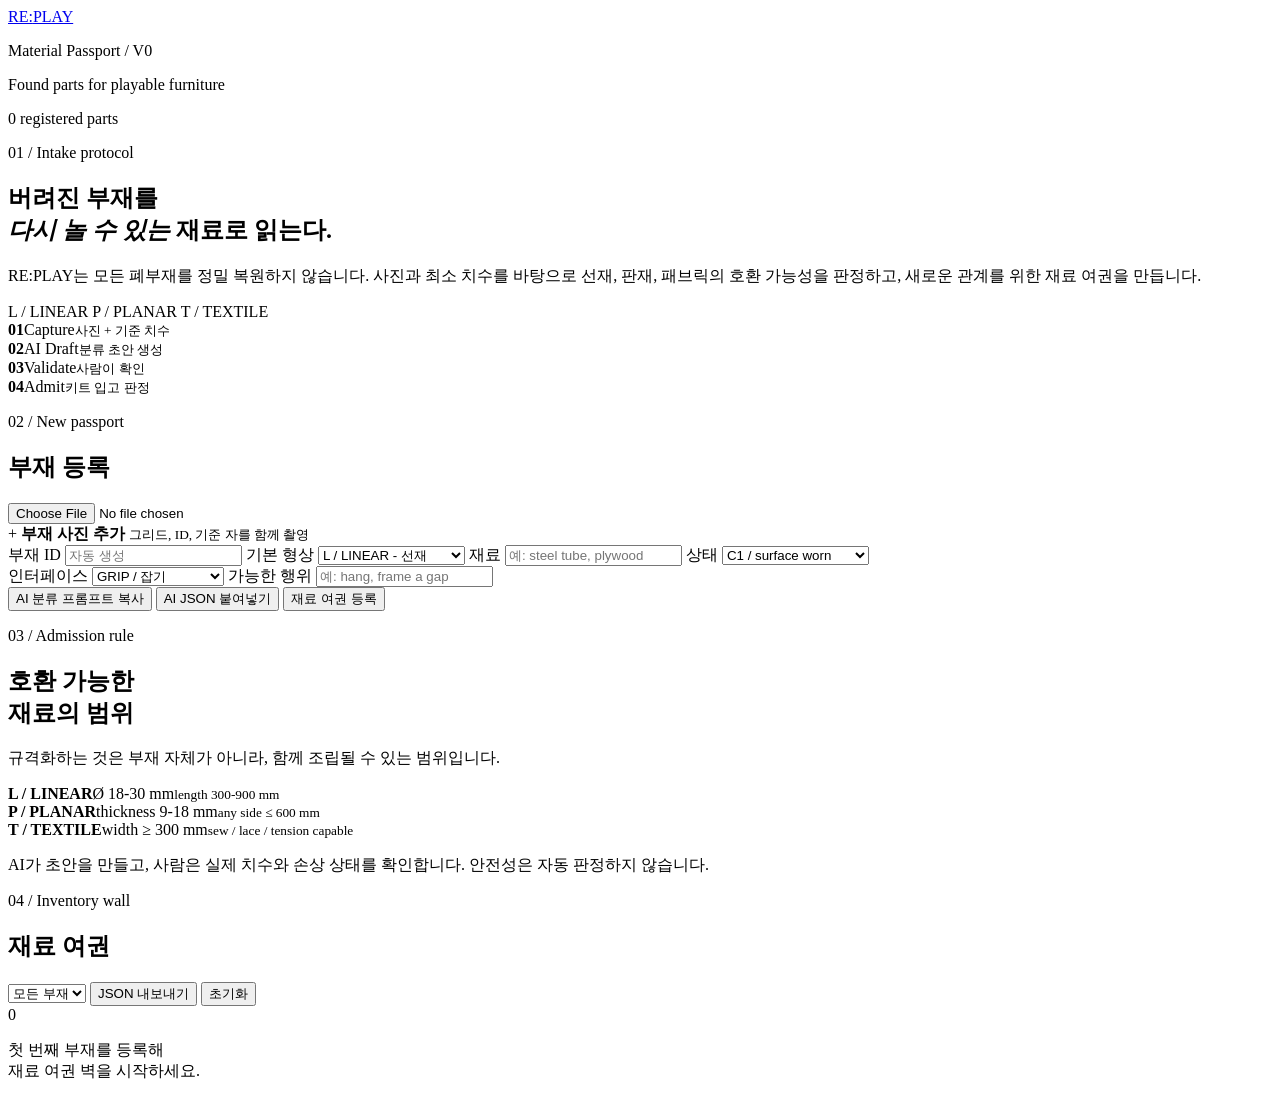
==== replay-material-passport/index.html @ fcb5fdad "Create REPLAY material passport prototype" ====
<!doctype html>
<html lang="ko">
  <head>
    <meta charset="UTF-8" />
    <meta name="viewport" content="width=device-width, initial-scale=1.0" />
    <title>RE:PLAY - Material Passport</title>
    <link rel="preconnect" href="https://fonts.googleapis.com" />
    <link rel="preconnect" href="https://fonts.gstatic.com" crossorigin />
    <link href="https://fonts.googleapis.com/css2?family=DM+Mono:wght@400;500&family=Manrope:wght@400;500;600;700;800&family=Noto+Sans+KR:wght@400;500;600;700&display=swap" rel="stylesheet" />
    <link rel="stylesheet" href="styles.css" />
  </head>
  <body>
    <header class="site-header">
      <a class="brand" href="#top" aria-label="RE PLAY home">
        <span>RE:</span><span>PLAY</span>
      </a>
      <div class="header-copy">
        <p>Material Passport / V0</p>
        <p>Found parts for playable furniture</p>
      </div>
      <div class="counter"><span id="partCount">0</span> registered parts</div>
    </header>

    <main id="top">
      <section class="hero">
        <p class="eyebrow">01 / Intake protocol</p>
        <h1>버려진 부재를<br /><em>다시 놀 수 있는</em> 재료로 읽는다.</h1>
        <p class="intro">
          RE:PLAY는 모든 폐부재를 정밀 복원하지 않습니다. 사진과 최소 치수를 바탕으로
          선재, 판재, 패브릭의 호환 가능성을 판정하고, 새로운 관계를 위한 재료 여권을 만듭니다.
        </p>
        <div class="legend" aria-label="Three material families">
          <span><i class="dot linear"></i> L / LINEAR</span>
          <span><i class="dot planar"></i> P / PLANAR</span>
          <span><i class="dot textile"></i> T / TEXTILE</span>
        </div>
      </section>

      <section class="workflow" aria-label="Workflow">
        <article><b>01</b><span>Capture</span><small>사진 + 기준 치수</small></article>
        <article><b>02</b><span>AI Draft</span><small>분류 초안 생성</small></article>
        <article><b>03</b><span>Validate</span><small>사람이 확인</small></article>
        <article><b>04</b><span>Admit</span><small>키트 입고 판정</small></article>
      </section>

      <section class="workspace">
        <div class="intake-panel">
          <div class="section-heading">
            <p class="eyebrow">02 / New passport</p>
            <h2>부재 등록</h2>
          </div>

          <form id="passportForm">
            <div class="photo-input" id="dropZone">
              <input id="photo" type="file" accept="image/*" />
              <img id="photoPreview" alt="Uploaded component preview" hidden />
              <div id="photoPlaceholder">
                <span class="plus">+</span>
                <strong>부재 사진 추가</strong>
                <small>그리드, ID, 기준 자를 함께 촬영</small>
              </div>
            </div>

            <div class="form-grid">
              <label>부재 ID
                <input id="partId" name="id" placeholder="자동 생성" />
              </label>
              <label>기본 형상
                <select id="family" name="family">
                  <option value="LINEAR">L / LINEAR - 선재</option>
                  <option value="PLANAR">P / PLANAR - 판재</option>
                  <option value="TEXTILE">T / TEXTILE - 패브릭</option>
                </select>
              </label>
              <label>재료
                <input id="material" name="material" placeholder="예: steel tube, plywood" />
              </label>
              <label>상태
                <select id="condition" name="condition">
                  <option value="C0">C0 / intact</option>
                  <option value="C1" selected>C1 / surface worn</option>
                  <option value="C2">C2 / locally damaged</option>
                  <option value="C3">C3 / display only</option>
                </select>
              </label>
            </div>

            <div class="measurements" id="measurementFields"></div>

            <div class="form-grid">
              <label>인터페이스
                <select id="interface" name="interface">
                  <option value="GRIP">GRIP / 잡기</option>
                  <option value="REST">REST / 받치기</option>
                  <option value="TENSION">TENSION / 당기기</option>
                  <option value="PIN">PIN / 기존 홀 사용</option>
                </select>
              </label>
              <label>가능한 행위
                <input id="affordance" name="affordance" placeholder="예: hang, frame a gap" />
              </label>
            </div>

            <div class="actions">
              <button type="button" class="button ghost" id="copyPrompt">AI 분류 프롬프트 복사</button>
              <button type="button" class="button ghost" id="toggleJson">AI JSON 붙여넣기</button>
              <button class="button primary" type="submit">재료 여권 등록</button>
            </div>

            <div class="json-panel" id="jsonPanel" hidden>
              <p>사진을 ChatGPT에 함께 올린 후, 아래 JSON 형식으로 받은 결과를 붙여넣어 주세요.</p>
              <textarea id="jsonImport" rows="8" placeholder='{"family":"LINEAR","material":"steel tube","diameter":22,"length":680,"condition":"C1","interface":"GRIP","affordance":"hang, frame a gap"}'></textarea>
              <button type="button" class="button dark" id="applyJson">JSON 값 적용</button>
            </div>
          </form>
        </div>

        <aside class="rule-panel">
          <p class="eyebrow">03 / Admission rule</p>
          <h2>호환 가능한<br />재료의 범위</h2>
          <p class="rule-intro">규격화하는 것은 부재 자체가 아니라, 함께 조립될 수 있는 범위입니다.</p>
          <div class="rule-card linear-rule">
            <b>L / LINEAR</b><span>Ø 18-30 mm</span><small>length 300-900 mm</small>
          </div>
          <div class="rule-card planar-rule">
            <b>P / PLANAR</b><span>thickness 9-18 mm</span><small>any side ≤ 600 mm</small>
          </div>
          <div class="rule-card textile-rule">
            <b>T / TEXTILE</b><span>width ≥ 300 mm</span><small>sew / lace / tension capable</small>
          </div>
          <p class="note">AI가 초안을 만들고, 사람은 실제 치수와 손상 상태를 확인합니다. 안전성은 자동 판정하지 않습니다.</p>
        </aside>
      </section>

      <section class="inventory" id="inventory">
        <div class="inventory-heading">
          <div>
            <p class="eyebrow">04 / Inventory wall</p>
            <h2>재료 여권</h2>
          </div>
          <div class="inventory-actions">
            <select id="filterFamily" aria-label="Filter material family">
              <option value="ALL">모든 부재</option>
              <option value="LINEAR">선재</option>
              <option value="PLANAR">판재</option>
              <option value="TEXTILE">패브릭</option>
            </select>
            <button class="text-button" id="exportJson">JSON 내보내기</button>
            <button class="text-button danger" id="clearAll">초기화</button>
          </div>
        </div>
        <div id="emptyState" class="empty-state">
          <span>0</span>
          <p>첫 번째 부재를 등록해<br />재료 여권 벽을 시작하세요.</p>
        </div>
        <div id="cardGrid" class="card-grid" aria-live="polite"></div>
      </section>
    </main>

    <template id="cardTemplate">
      <article class="passport-card">
        <div class="card-image"><img alt="Component image" /><span class="no-image">NO IMAGE</span></div>
        <div class="card-header"><span class="family-tag"></span><b class="admission"></b></div>
        <h3 class="card-id"></h3>
        <p class="card-material"></p>
        <dl class="card-data"></dl>
        <p class="card-affordance"></p>
        <button class="delete-card">remove</button>
      </article>
    </template>

    <script src="app.js"></script>
  </body>
</html>
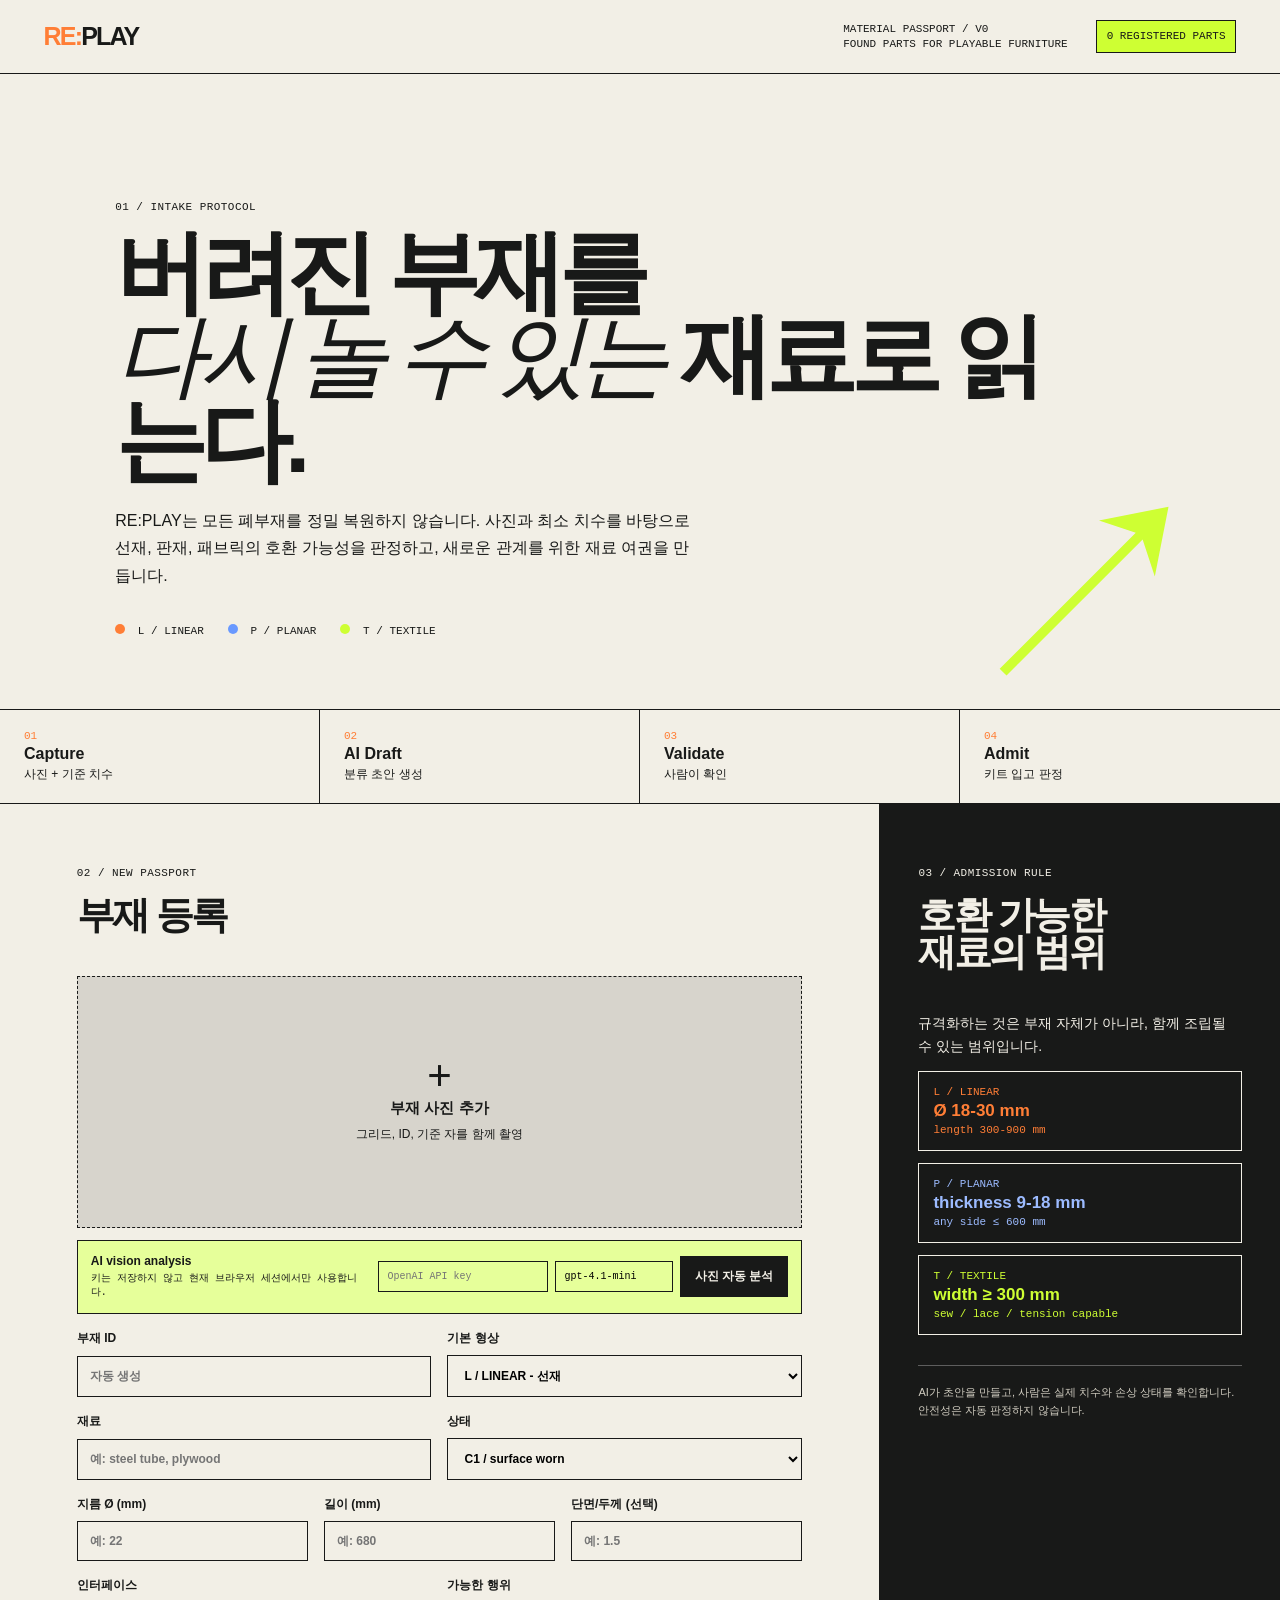
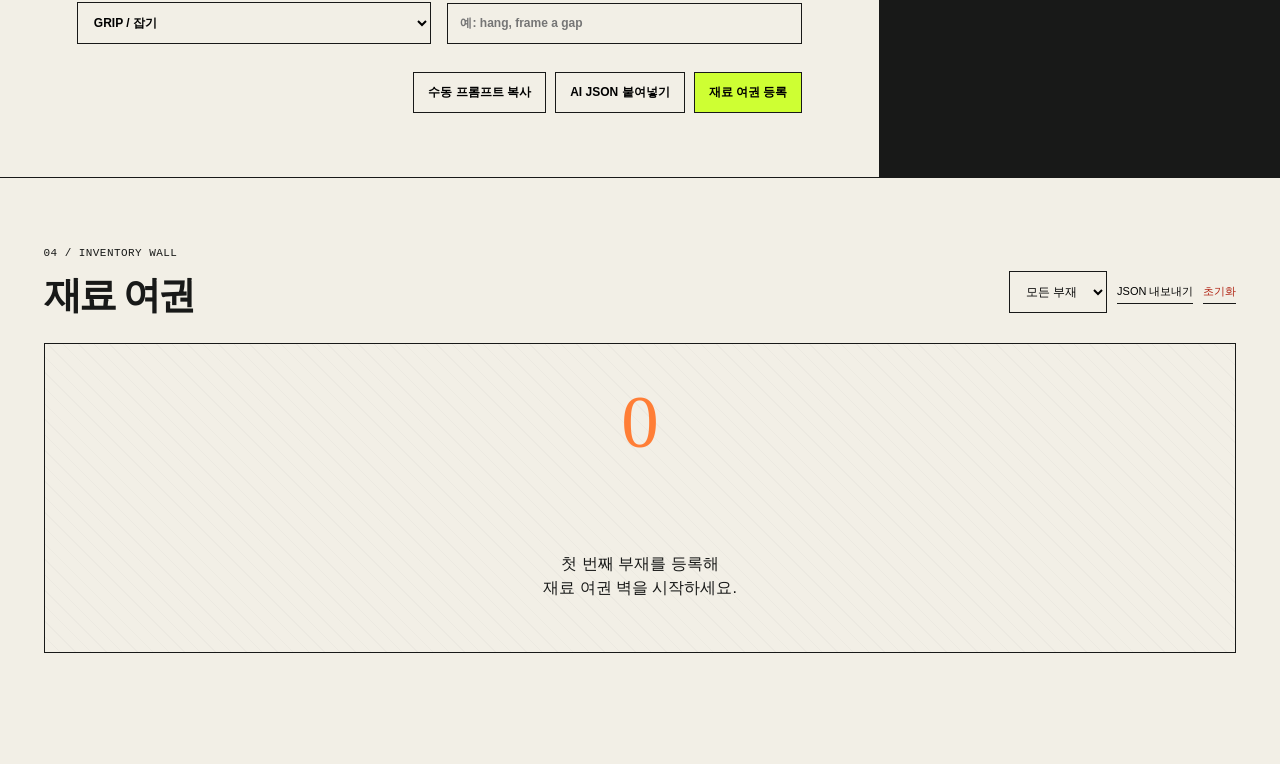
==== commit e80ec1b4: "Wire automatic AI vision controls" ====
--- a/replay-material-passport/index.html
+++ b/replay-material-passport/index.html
@@ -8,6 +8,17 @@
     <link rel="preconnect" href="https://fonts.gstatic.com" crossorigin />
     <link href="https://fonts.googleapis.com/css2?family=DM+Mono:wght@400;500&family=Manrope:wght@400;500;600;700;800&family=Noto+Sans+KR:wght@400;500;600;700&display=swap" rel="stylesheet" />
     <link rel="stylesheet" href="styles.css" />
+    <style>
+      .ai-bar { margin-top: 12px; padding: 13px; border: 1px solid var(--ink); background: #e6ff9a; display: flex; justify-content: space-between; gap: 14px; align-items: center; }
+      .ai-bar b, .ai-bar small { display: block; }
+      .ai-bar b { font-size: 12px; }
+      .ai-bar small { font: 10px/1.4 "DM Mono", monospace; margin-top: 4px; }
+      .ai-controls { display: flex; gap: 7px; align-items: center; }
+      .ai-controls input { padding: 9px; width: 170px; font: 10px "DM Mono", monospace; }
+      .ai-controls input:last-of-type { width: 118px; }
+      .ai-button { background: var(--ink); color: var(--paper); white-space: nowrap; }
+      @media (max-width: 760px) { .ai-bar { display: block; } .ai-controls { margin-top: 11px; flex-wrap: wrap; } .ai-controls input { flex: 1; min-width: 0; } .ai-controls input:last-of-type { width: auto; } }
+    </style>
   </head>
   <body>
     <header class="site-header">
@@ -61,6 +72,18 @@
               </div>
             </div>
 
+            <div class="ai-bar">
+              <div>
+                <b>AI vision analysis</b>
+                <small>키는 저장하지 않고 현재 브라우저 세션에서만 사용합니다.</small>
+              </div>
+              <div class="ai-controls">
+                <input id="apiKey" type="password" placeholder="OpenAI API key" autocomplete="off" />
+                <input id="model" value="gpt-4.1-mini" aria-label="OpenAI model" />
+                <button type="button" class="button ai-button" id="analyzePhoto">사진 자동 분석</button>
+              </div>
+            </div>
+
             <div class="form-grid">
               <label>부재 ID
                 <input id="partId" name="id" placeholder="자동 생성" />
@@ -102,7 +125,7 @@
             </div>
 
             <div class="actions">
-              <button type="button" class="button ghost" id="copyPrompt">AI 분류 프롬프트 복사</button>
+              <button type="button" class="button ghost" id="copyPrompt">수동 프롬프트 복사</button>
               <button type="button" class="button ghost" id="toggleJson">AI JSON 붙여넣기</button>
               <button class="button primary" type="submit">재료 여권 등록</button>
             </div>
--- a/replay-material-passport/styles.css
+++ b/replay-material-passport/styles.css
@@ -0,0 +1,31 @@
+:root {
+  --ink: #181918;
+  --paper: #f2efe6;
+  --acid: #ceff33;
+  --orange: #ff7e36;
+  --blue: #6999ff;
+  --line: rgba(24, 25, 24, .18);
+}
+* { box-sizing: border-box; }
+html { scroll-behavior: smooth; }
+body { margin: 0; background: var(--paper); color: var(--ink); font-family: Manrope, "Noto Sans KR", sans-serif; }
+button, input, select, textarea { font: inherit; }
+.site-header { min-height: 74px; padding: 14px 3.4vw; border-bottom: 1px solid var(--ink); display: grid; grid-template-columns: 1fr auto auto; align-items: center; gap: 28px; background: var(--paper); position: sticky; top: 0; z-index: 20; }
+.brand { font-size: 25px; font-weight: 800; letter-spacing: -1.8px; text-decoration: none; color: var(--ink); }
+.brand span:first-child { color: var(--orange); }
+.header-copy, .counter { font: 11px/1.35 "DM Mono", monospace; text-transform: uppercase; }
+.header-copy p { margin: 0; }.counter { padding: 8px 10px; background: var(--acid); border: 1px solid var(--ink); white-space: nowrap; }
+main { max-width: 1540px; margin: auto; }
+.hero { padding: clamp(72px, 10vw, 156px) 9vw 72px; border-bottom: 1px solid var(--ink); position: relative; overflow: hidden; }
+.hero::after { content: "↗"; position: absolute; right: 5vw; bottom: 22px; font-size: min(24vw, 260px); line-height: .7; color: var(--acid); z-index: -1; }
+.eyebrow { font: 11px/1 "DM Mono", monospace; letter-spacing: .04em; text-transform: uppercase; margin: 0 0 18px; }
+h1, h2, h3, p { margin-top: 0; } h1 { margin-bottom: 25px; font-size: clamp(43px, 7.15vw, 108px); letter-spacing: -.078em; line-height: .91; max-width: 950px; } h1 em { font-family: Georgia, serif; font-weight: 400; letter-spacing: -.09em; } .intro { max-width: 590px; font-size: 16px; line-height: 1.72; }
+.legend { display: flex; flex-wrap: wrap; gap: 24px; margin-top: 35px; font: 11px "DM Mono", monospace; }.dot { width: 10px; height: 10px; border-radius: 50%; display: inline-block; margin-right: 6px; }.linear { background: var(--orange); }.planar { background: var(--blue); }.textile { background: var(--acid); }
+.workflow { display: grid; grid-template-columns: repeat(4, 1fr); border-bottom: 1px solid var(--ink); }.workflow article { padding: 20px 24px; border-right: 1px solid var(--ink); display: grid; gap: 3px; }.workflow article:last-child { border-right: 0; }.workflow b { font: 11px "DM Mono", monospace; color: var(--orange); }.workflow span { font-weight: 800; }.workflow small { font-size: 12px; }
+.workspace { display: grid; grid-template-columns: minmax(0, 1.65fr) minmax(285px, .75fr); border-bottom: 1px solid var(--ink); }.intake-panel { padding: 64px clamp(25px, 6vw, 90px); border-right: 1px solid var(--ink); }.section-heading h2, .inventory h2, .rule-panel h2 { font-size: clamp(32px, 3vw, 49px); letter-spacing: -.065em; line-height: .95; margin-bottom: 42px; }
+.photo-input { height: 252px; border: 1px dashed var(--ink); position: relative; cursor: pointer; display: grid; place-items: center; overflow: hidden; background: #d7d4cc; }.photo-input:hover { background: #e7e3d9; }.photo-input input { inset: 0; opacity: 0; position: absolute; cursor: pointer; z-index: 3; }.photo-input img { width: 100%; height: 100%; object-fit: contain; background: #c6c3bb; }.photo-input div { text-align: center; display: grid; gap: 8px; }.photo-input strong { font-size: 15px; }.photo-input small { font-size: 12px; }.plus { font-size: 42px; font-weight: 300; line-height: .7; }
+.form-grid { display: grid; grid-template-columns: repeat(2, 1fr); gap: 16px; margin-top: 16px; }.form-grid label, .measurements label { display: grid; gap: 8px; font-size: 12px; font-weight: 700; } input, select, textarea { border: 1px solid var(--ink); padding: 12px; border-radius: 0; background: transparent; min-width: 0; } textarea { resize: vertical; width: 100%; } .measurements { display: grid; grid-template-columns: repeat(3, 1fr); gap: 16px; margin-top: 16px; }
+.actions { margin-top: 28px; display: flex; flex-wrap: wrap; justify-content: flex-end; gap: 9px; }.button { border: 1px solid var(--ink); cursor: pointer; padding: 11px 14px; font-size: 12px; font-weight: 700; }.button:hover { transform: translate(-2px, -2px); box-shadow: 2px 2px 0 var(--ink); }.primary { background: var(--acid); }.ghost { background: transparent; }.dark { background: var(--ink); color: var(--paper); margin-top: 8px; }.json-panel { margin-top: 18px; padding: 17px; border: 1px solid var(--ink); background: #e3dfd3; }.json-panel p { font-size: 12px; line-height: 1.5; margin-bottom: 10px; }
+.rule-panel { padding: 64px clamp(25px, 3vw, 52px); background: var(--ink); color: var(--paper); }.rule-intro { line-height: 1.6; font-size: 14px; }.rule-card { padding: 14px; margin: 12px 0; display: grid; gap: 3px; border: 1px solid var(--paper); }.rule-card b { font: 11px "DM Mono", monospace; }.rule-card span { font-size: 17px; font-weight: 700; }.rule-card small { font: 11px "DM Mono", monospace; }.linear-rule { color: var(--orange); }.planar-rule { color: #9cbbff; }.textile-rule { color: var(--acid); }.note { border-top: 1px solid rgba(255,255,255,.3); padding-top: 18px; margin-top: 30px; color: #d1cdc1; font-size: 11px; line-height: 1.6; }
+.inventory { padding: 70px 3.4vw 110px; }.inventory-heading { display: flex; align-items: flex-end; justify-content: space-between; gap: 20px; margin-bottom: 30px; }.inventory h2 { margin-bottom: 0; }.inventory-actions { display: flex; align-items: center; gap: 10px; }.inventory-actions select { font-size: 12px; }.text-button { border: 0; border-bottom: 1px solid var(--ink); background: none; cursor: pointer; padding: 4px 0; font-size: 11px; }.danger { color: #b02212; }.empty-state { display: grid; place-items: center; min-height: 310px; border: 1px solid var(--ink); text-align: center; background: repeating-linear-gradient(45deg, transparent, transparent 10px, rgba(0,0,0,.025) 10px, rgba(0,0,0,.025) 11px); }.empty-state span { font: 75px Georgia, serif; color: var(--orange); line-height: .7; }.empty-state p { line-height: 1.5; margin: 0; }.card-grid { display: grid; grid-template-columns: repeat(auto-fill, minmax(220px, 1fr)); gap: 14px; }.passport-card { border: 1px solid var(--ink); background: #f9f6ee; padding: 11px; position: relative; }.card-image { height: 160px; background: #d7d4cc; display: grid; place-items: center; overflow: hidden; }.card-image img { height: 100%; width: 100%; object-fit: cover; }.no-image { font: 10px "DM Mono", monospace; }.card-header { margin-top: 12px; display: flex; justify-content: space-between; align-items: center; }.family-tag { font: 10px "DM Mono", monospace; }.admission { font: 10px "DM Mono", monospace; padding: 4px 5px; border: 1px solid var(--ink); }.admit { background: var(--acid); }.hold { background: var(--orange); }.exclude { color: #9b2226; }.card-id { font-size: 28px; letter-spacing: -.07em; margin: 12px 0 2px; }.card-material { font: 11px "DM Mono", monospace; color: #555; }.card-data { margin: 17px 0; border-top: 1px solid var(--line); }.card-data div { border-bottom: 1px solid var(--line); padding: 6px 0; display: flex; justify-content: space-between; gap: 10px; font-size: 11px; }.card-data dt { color: #6e6e68; }.card-data dd { text-align: right; margin: 0; font-weight: 700; }.card-affordance { font-size: 12px; line-height: 1.45; padding-right: 30px; margin-bottom: 0; }.delete-card { position: absolute; right: 11px; bottom: 11px; border: 0; background: none; cursor: pointer; text-decoration: underline; font: 10px "DM Mono", monospace; }
+@media (max-width: 760px) { .site-header { grid-template-columns: 1fr auto; }.header-copy { display: none; }.workflow { grid-template-columns: repeat(2, 1fr); }.workflow article:nth-child(2) { border-right: 0; }.workflow article:nth-child(-n+2) { border-bottom: 1px solid var(--ink); }.workspace { grid-template-columns: 1fr; }.intake-panel { border-right: 0; }.form-grid, .measurements { grid-template-columns: 1fr; }.inventory-heading { align-items: flex-start; flex-direction: column; }.inventory-actions { flex-wrap: wrap; }.hero { padding-left: 6vw; padding-right: 6vw; } }
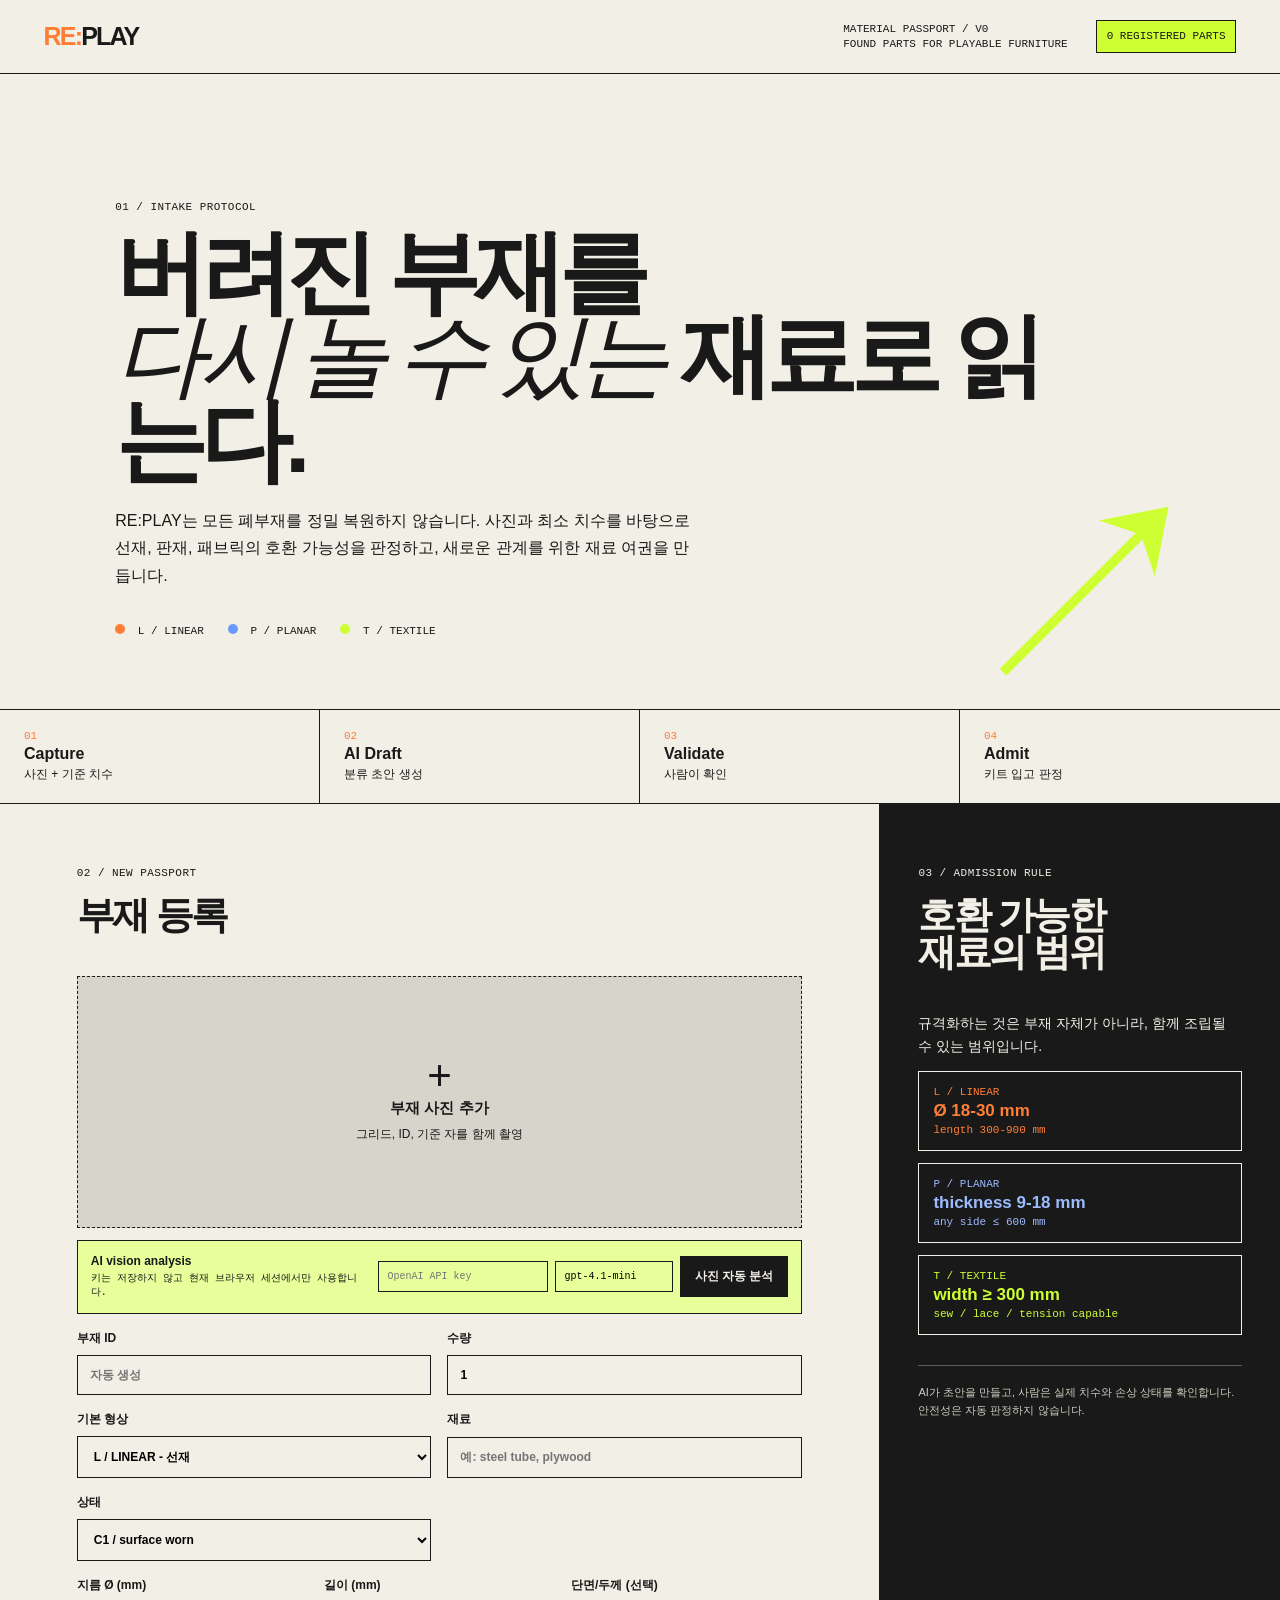
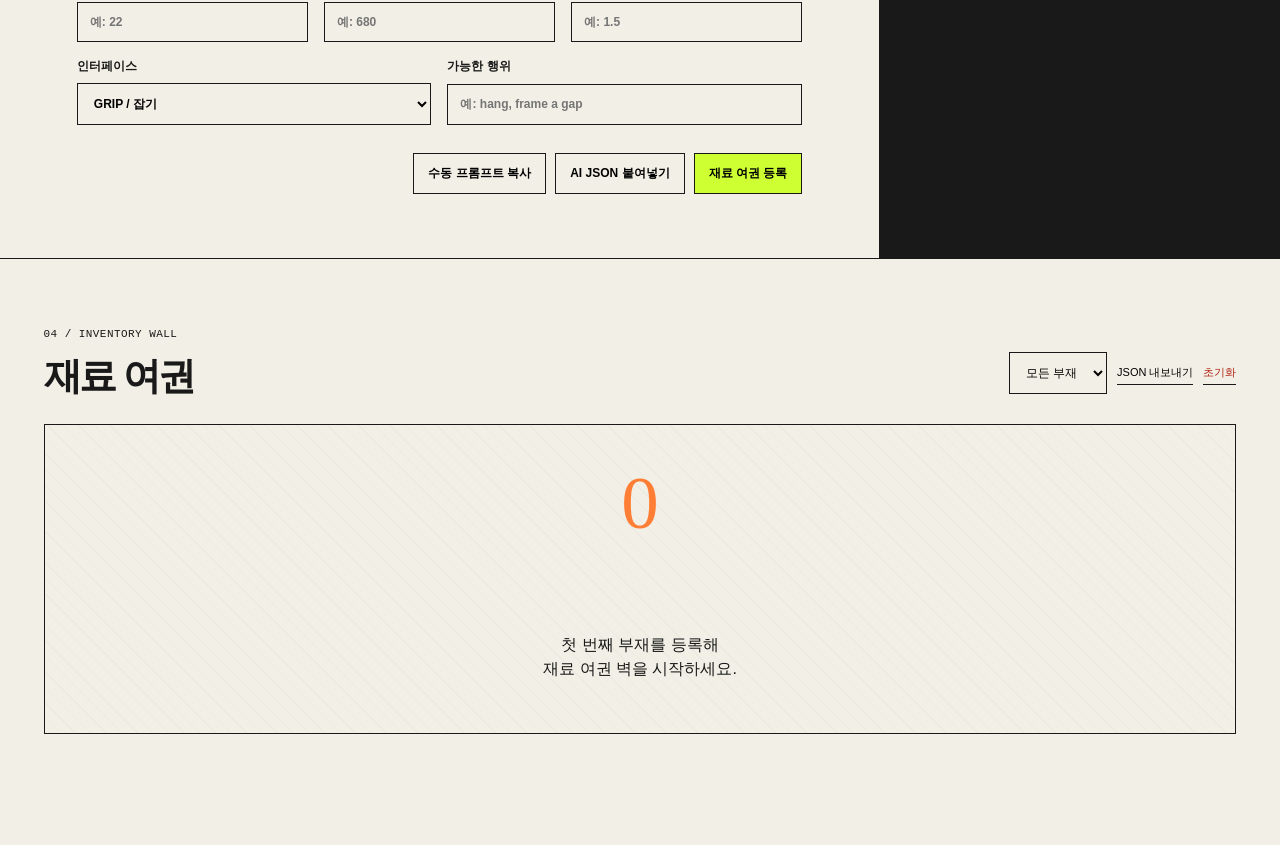
==== commit 58719565: "Add quantity field for grouped parts" ====
--- a/replay-material-passport/index.html
+++ b/replay-material-passport/index.html
@@ -88,6 +88,9 @@
               <label>부재 ID
                 <input id="partId" name="id" placeholder="자동 생성" />
               </label>
+              <label>수량
+                <input id="quantity" name="quantity" type="number" min="1" step="1" value="1" />
+              </label>
               <label>기본 형상
                 <select id="family" name="family">
                   <option value="LINEAR">L / LINEAR - 선재</option>
